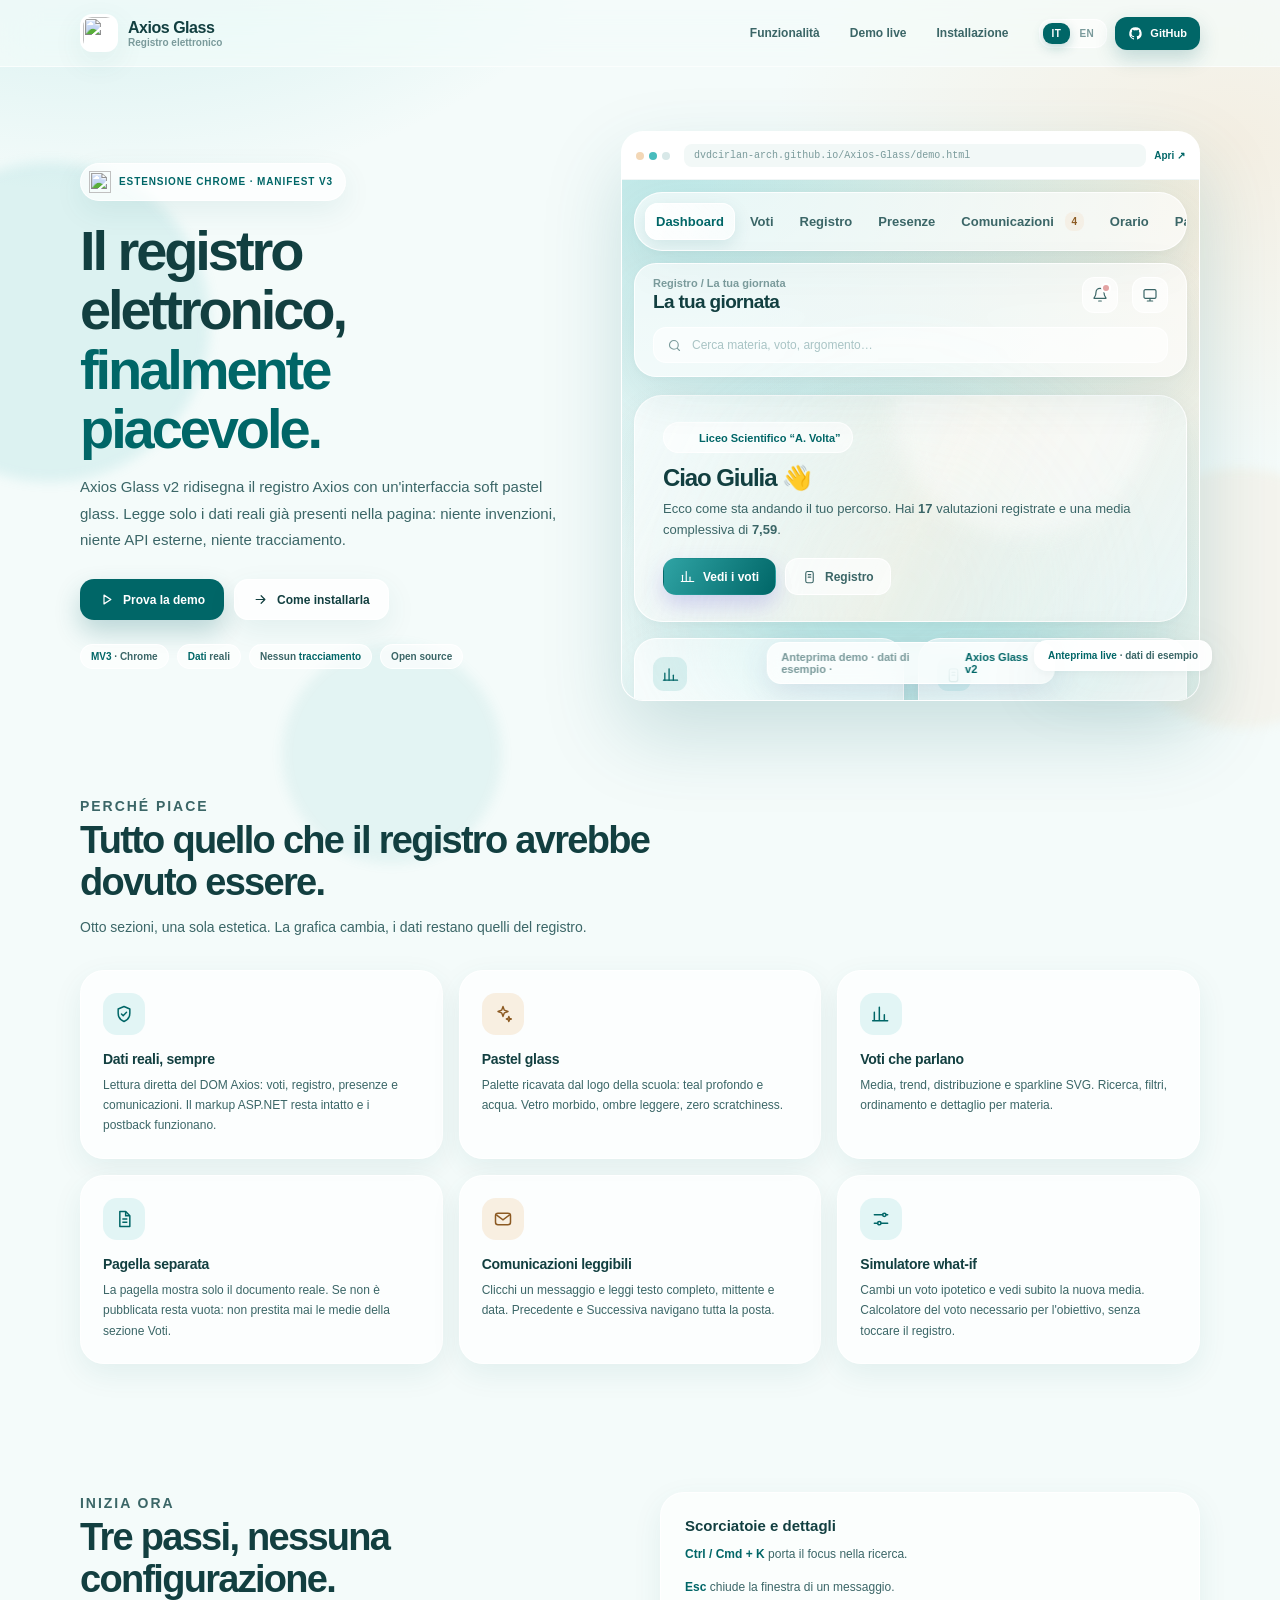
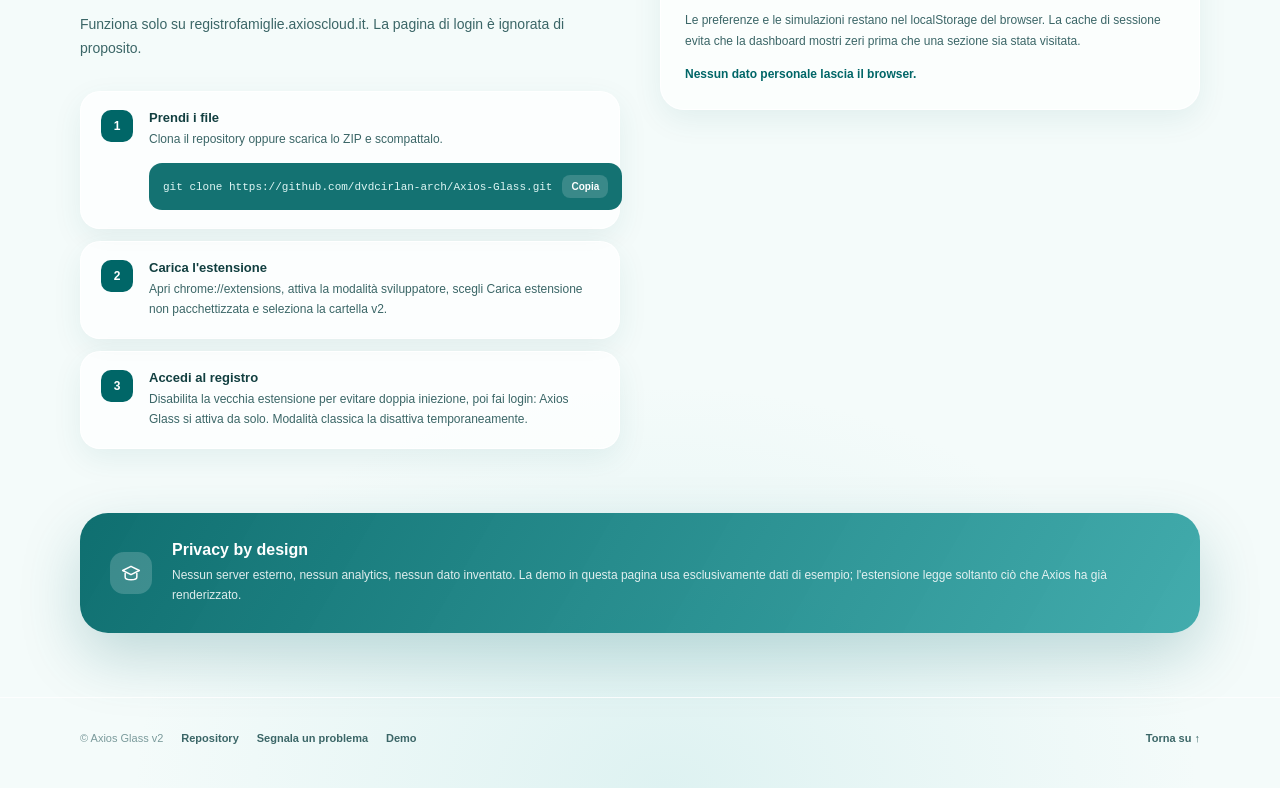
==== docs/index.html @ 079a8486 "Add GitHub Pages landing page" ====
<!doctype html>
<html lang="it">
<head>
  <meta charset="utf-8">
  <meta name="viewport" content="width=device-width, initial-scale=1">
  <title>Axios Glass — Il registro elettronico, finalmente piacevole</title>
  <meta name="description" content="Axios Glass v2 — una nuova interfaccia pastel glass per il registro elettronico Axios. Dati reali, demo live, estensione Chrome Manifest V3. / A soft glass UI for the Axios school registry.">
  <link rel="icon" href="assets/logo2.png">
  <link rel="stylesheet" href="site.css">
  <script src="site.js" defer></script>
</head>
<body class="site">

  <!-- Reusable icons ------------------------------------------------------- -->
  <svg width="0" height="0" style="position:absolute" aria-hidden="true">
    <symbol id="i-github" viewBox="0 0 24 24">
      <path fill="currentColor" d="M12 2a10 10 0 0 0-3.16 19.49c.5.09.68-.22.68-.48v-1.7c-2.78.6-3.37-1.34-3.37-1.34-.45-1.16-1.11-1.47-1.11-1.47-.91-.62.07-.61.07-.61 1 .07 1.53 1.03 1.53 1.03.9 1.53 2.36 1.09 2.94.83.09-.65.35-1.09.64-1.34-2.22-.25-4.56-1.11-4.56-4.94 0-1.09.39-1.98 1.03-2.68-.1-.25-.45-1.27.1-2.64 0 0 .84-.27 2.75 1.02A9.6 9.6 0 0 1 12 6.8c.85 0 1.7.11 2.5.34 1.9-1.29 2.74-1.02 2.74-1.02.55 1.37.2 2.39.1 2.64.64.7 1.03 1.59 1.03 2.68 0 3.84-2.34 4.68-4.57 4.93.36.31.68.92.68 1.85v2.74c0 .27.18.58.69.48A10 10 0 0 0 12 2z"/>
    </symbol>
    <symbol id="i-play" viewBox="0 0 24 24">
      <path fill="none" stroke="currentColor" stroke-width="1.9" stroke-linecap="round" stroke-linejoin="round" d="m8 5 11 7-11 7z"/>
    </symbol>
    <symbol id="i-arrow" viewBox="0 0 24 24">
      <path fill="none" stroke="currentColor" stroke-width="1.9" stroke-linecap="round" stroke-linejoin="round" d="M5 12h14m-6-6 6 6-6 6"/>
    </symbol>
    <symbol id="i-shield" viewBox="0 0 24 24">
      <path fill="none" stroke="currentColor" stroke-width="1.8" stroke-linecap="round" stroke-linejoin="round" d="M12 3 5 6v5c0 4.6 2.9 8.3 7 10 4.1-1.7 7-5.4 7-10V6z"/><path fill="none" stroke="currentColor" stroke-width="1.8" stroke-linecap="round" d="m9 12 2 2 4-4"/>
    </symbol>
    <symbol id="i-chart" viewBox="0 0 24 24">
      <path fill="none" stroke="currentColor" stroke-width="1.8" stroke-linecap="round" d="M4 20V10m6 10V4m6 16v-7m4 7H2"/>
    </symbol>
    <symbol id="i-mail" viewBox="0 0 24 24">
      <rect x="3" y="5" width="18" height="14" rx="3" fill="none" stroke="currentColor" stroke-width="1.8"/><path fill="none" stroke="currentColor" stroke-width="1.8" d="m4 7 8 6 8-6"/>
    </symbol>
    <symbol id="i-doc" viewBox="0 0 24 24">
      <path fill="none" stroke="currentColor" stroke-width="1.8" stroke-linecap="round" stroke-linejoin="round" d="M7 3h7l5 5v13H7z"/><path fill="none" stroke="currentColor" stroke-width="1.8" d="M14 3v5h5M10 12h6m-6 4h6"/>
    </symbol>
    <symbol id="i-sliders" viewBox="0 0 24 24">
      <path fill="none" stroke="currentColor" stroke-width="1.8" stroke-linecap="round" d="M4 7h10m4 0h2M4 17h4m4 0h8"/><circle cx="16" cy="7" r="2" fill="none" stroke="currentColor" stroke-width="1.8"/><circle cx="10" cy="17" r="2" fill="none" stroke="currentColor" stroke-width="1.8"/>
    </symbol>
    <symbol id="i-spark" viewBox="0 0 24 24">
      <path fill="none" stroke="currentColor" stroke-width="1.7" stroke-linejoin="round" d="m12 3 1.6 4.4L18 9l-4.4 1.6L12 15l-1.6-4.4L6 9l4.4-1.6zM19 15l.8 2.2L22 18l-2.2.8L19 21l-.8-2.2L16 18l2.2-.8z"/>
    </symbol>
    <symbol id="i-layers" viewBox="0 0 24 24">
      <path fill="none" stroke="currentColor" stroke-width="1.8" stroke-linejoin="round" d="m2 9 10-5 10 5-10 5zM5 12v5c0 1.7 3.1 3 7 3s7-1.3 7-3v-5"/>
    </symbol>
  </svg>

  <div class="site-orbs"><span class="o1"></span><span class="o2"></span><span class="o3"></span></div>

  <!-- Header --------------------------------------------------------------- -->
  <header class="site-header">
    <div class="site-container site-nav">
      <a class="site-brand" href="#top" aria-label="Axios Glass">
        <img src="assets/logo2.png" alt="">
        <span>Axios Glass<small data-it="Registro elettronico" data-en="School registry">Registro elettronico</small></span>
      </a>

      <nav class="site-links" aria-label="Navigation">
        <a href="#features" data-it="Funzionalità" data-en="Features">Funzionalità</a>
        <a href="#demo" data-it="Demo live" data-en="Live demo">Demo live</a>
        <a href="#install" data-it="Installazione" data-en="Install">Installazione</a>
      </nav>

      <div class="site-actions">
        <div class="lang-switch" role="group" aria-label="Language">
          <button type="button" data-lang="it" aria-pressed="true">IT</button>
          <button type="button" data-lang="en" aria-pressed="false">EN</button>
        </div>
        <a class="site-gh" href="https://github.com/dvdcirlan-arch/Axios-Glass" target="_blank" rel="noopener">
          <svg class="site-icon"><use href="#i-github"></use></svg>
          <span data-it="GitHub" data-en="GitHub">GitHub</span>
        </a>
      </div>
    </div>
  </header>

  <main id="top">
    <!-- Hero --------------------------------------------------------------- -->
    <section class="hero">
      <div class="site-container hero-grid">
        <div class="hero-copy">
          <span class="hero-eyebrow"><img src="assets/logo1.png" alt=""> <span data-it="Estensione Chrome · Manifest V3" data-en="Chrome extension · Manifest V3">Estensione Chrome · Manifest V3</span></span>
          <h1>
            <span data-it="Il registro elettronico," data-en="The school registry,">Il registro elettronico,</span>
            <em data-it="finalmente piacevole." data-en="finally pleasant.">finalmente piacevole.</em>
          </h1>
          <p class="hero-lead" data-it="Axios Glass v2 ridisegna il registro Axios con un'interfaccia soft pastel glass. Legge solo i dati reali già presenti nella pagina: niente invenzioni, niente API esterne, niente tracciamento." data-en="Axios Glass v2 redesigns the Axios registry with a soft pastel-glass interface. It reads only the real data already on the page: no invented values, no external APIs, no tracking.">Axios Glass v2 ridisegna il registro Axios con un'interfaccia soft pastel glass. Legge solo i dati reali già presenti nella pagina: niente invenzioni, niente API esterne, niente tracciamento.</p>
          <div class="hero-actions">
            <a class="btn btn--primary" href="demo.html">
              <svg><use href="#i-play"></use></svg><span data-it="Prova la demo" data-en="Try the demo">Prova la demo</span>
            </a>
            <a class="btn btn--ghost" href="#install">
              <svg><use href="#i-arrow"></use></svg><span data-it="Come installarla" data-en="How to install">Come installarla</span>
            </a>
          </div>
          <div class="hero-badges">
            <span class="badge"><b>MV3</b> · Chrome</span>
            <span class="badge" data-it="<b>Dati</b> reali" data-en="Real <b>data</b>">Dati reali</span>
            <span class="badge" data-it="Nessun <b>tracciamento</b>" data-en="No <b>tracking</b>">Nessun tracciamento</span>
            <span class="badge">Open source</span>
          </div>
        </div>

        <div class="hero-visual" id="demo">
          <div class="browser">
            <div class="browser-bar">
              <span class="browser-dots"><i></i><i></i><i></i></span>
              <span class="browser-url">dvdcirlan-arch.github.io/Axios-Glass/demo.html</span>
              <a class="browser-open" href="demo.html" target="_blank" rel="noopener" data-it="Apri ↗" data-en="Open ↗">Apri ↗</a>
            </div>
            <iframe src="demo.html" title="Anteprima live di Axios Glass" loading="lazy"></iframe>
          </div>
          <div class="visual-tag"><b data-it="Anteprima live" data-en="Live preview">Anteprima live</b> · <span data-it="dati di esempio" data-en="sample data">dati di esempio</span></div>
        </div>
      </div>
    </section>

    <!-- Features ----------------------------------------------------------- -->
    <section class="section" id="features">
      <div class="site-container">
        <div class="section-head">
          <p class="section-kicker" data-it="Perché piace" data-en="Why you'll like it">Perché piace</p>
          <h2 data-it="Tutto quello che il registro avrebbe dovuto essere." data-en="Everything the registry should have been.">Tutto quello che il registro avrebbe dovuto essere.</h2>
          <p data-it="Otto sezioni, una sola estetica. La grafica cambia, i dati restano quelli del registro." data-en="Eight sections, one consistent look. The graphics change, the data stays yours.">Otto sezioni, una sola estetica. La grafica cambia, i dati restano quelli del registro.</p>
        </div>

        <div class="features">
          <article class="feature">
            <div class="feature-ico"><svg><use href="#i-shield"></use></svg></div>
            <h3 data-it="Dati reali, sempre" data-en="Real data, always">Dati reali, sempre</h3>
            <p data-it="Lettura diretta del DOM Axios: voti, registro, presenze e comunicazioni. Il markup ASP.NET resta intatto e i postback funzionano." data-en="Direct reading of the Axios DOM: grades, register, attendance and messages. The ASP.NET markup stays intact and postbacks keep working.">Lettura diretta del DOM Axios: voti, registro, presenze e comunicazioni. Il markup ASP.NET resta intatto e i postback funzionano.</p>
          </article>
          <article class="feature">
            <div class="feature-ico"><svg><use href="#i-spark"></use></svg></div>
            <h3 data-it="Pastel glass" data-en="Pastel glass">Pastel glass</h3>
            <p data-it="Palette ricavata dal logo della scuola: teal profondo e acqua. Vetro morbido, ombre leggere, zero scratchiness." data-en="Palette taken from the school logo: deep teal and aqua. Soft glass, gentle shadows, no visual noise.">Palette ricavata dal logo della scuola: teal profondo e acqua. Vetro morbido, ombre leggere, zero scratchiness.</p>
          </article>
          <article class="feature">
            <div class="feature-ico"><svg><use href="#i-chart"></use></svg></div>
            <h3 data-it="Voti che parlano" data-en="Grades that speak">Voti che parlano</h3>
            <p data-it="Media, trend, distribuzione e sparkline SVG. Ricerca, filtri, ordinamento e dettaglio per materia." data-en="Average, trend, distribution and SVG sparkline. Search, filters, sorting and per-subject detail.">Media, trend, distribuzione e sparkline SVG. Ricerca, filtri, ordinamento e dettaglio per materia.</p>
          </article>
          <article class="feature">
            <div class="feature-ico"><svg><use href="#i-doc"></use></svg></div>
            <h3 data-it="Pagella separata" data-en="Separate report card">Pagella separata</h3>
            <p data-it="La pagella mostra solo il documento reale. Se non è pubblicata resta vuota: non prestita mai le medie della sezione Voti." data-en="The report card shows only the real document. If unpublished it stays empty: it never borrows averages from Grades.">La pagella mostra solo il documento reale. Se non è pubblicata resta vuota: non prestita mai le medie della sezione Voti.</p>
          </article>
          <article class="feature">
            <div class="feature-ico"><svg><use href="#i-mail"></use></svg></div>
            <h3 data-it="Comunicazioni leggibili" data-en="Readable messages">Comunicazioni leggibili</h3>
            <p data-it="Clicchi un messaggio e leggi testo completo, mittente e data. Precedente e Successiva navigano tutta la posta." data-en="Click a message to read its full text, sender and date. Previous and Next walk through the whole inbox.">Clicchi un messaggio e leggi testo completo, mittente e data. Precedente e Successiva navigano tutta la posta.</p>
          </article>
          <article class="feature">
            <div class="feature-ico"><svg><use href="#i-sliders"></use></svg></div>
            <h3 data-it="Simulatore what-if" data-en="What-if simulator">Simulatore what-if</h3>
            <p data-it="Cambi un voto ipotetico e vedi subito la nuova media. Calcolatore del voto necessario per l'obiettivo, senza toccare il registro." data-en="Change a hypothetical grade and instantly see the new average. Target-grade calculator included, without touching the registry.">Cambi un voto ipotetico e vedi subito la nuova media. Calcolatore del voto necessario per l'obiettivo, senza toccare il registro.</p>
          </article>
        </div>
      </div>
    </section>

    <!-- Install ------------------------------------------------------------ -->
    <section class="section" id="install">
      <div class="site-container install-wrap">
        <div>
          <div class="section-head">
            <p class="section-kicker" data-it="Inizia ora" data-en="Get started">Inizia ora</p>
            <h2 data-it="Tre passi, nessuna configurazione." data-en="Three steps, no configuration.">Tre passi, nessuna configurazione.</h2>
            <p data-it="Funziona solo su registrofamiglie.axioscloud.it. La pagina di login è ignorata di proposito." data-en="It works only on registrofamiglie.axioscloud.it. The login page is intentionally ignored.">Funziona solo su registrofamiglie.axioscloud.it. La pagina di login è ignorata di proposito.</p>
          </div>

          <div class="steps">
            <div class="step">
              <span class="step-num">1</span>
              <div>
                <h3 data-it="Prendi i file" data-en="Get the files">Prendi i file</h3>
                <p data-it="Clona il repository oppure scarica lo ZIP e scompattalo." data-en="Clone the repository or download the ZIP and unzip it.">Clona il repository oppure scarica lo ZIP e scompattalo.</p>
                <div class="terminal"><code>git clone https://github.com/dvdcirlan-arch/Axios-Glass.git</code><button type="button" class="copy-btn" data-copy="git clone https://github.com/dvdcirlan-arch/Axios-Glass.git" data-it-toast="Comando copiato" data-en-toast="Command copied" data-toast="Comando copiato" data-it="Copia" data-en="Copy">Copia</button></div>
              </div>
            </div>
            <div class="step">
              <span class="step-num">2</span>
              <div>
                <h3 data-it="Carica l'estensione" data-en="Load the extension">Carica l'estensione</h3>
                <p data-it="Apri chrome://extensions, attiva la modalità sviluppatore, scegli Carica estensione non pacchettizzata e seleziona la cartella v2." data-en="Open chrome://extensions, enable Developer mode, choose Load unpacked and select the v2 folder.">Apri chrome://extensions, attiva la modalità sviluppatore, scegli Carica estensione non pacchettizzata e seleziona la cartella v2.</p>
              </div>
            </div>
            <div class="step">
              <span class="step-num">3</span>
              <div>
                <h3 data-it="Accedi al registro" data-en="Sign in to the registry">Accedi al registro</h3>
                <p data-it="Disabilita la vecchia estensione per evitare doppia iniezione, poi fai login: Axios Glass si attiva da solo. Modalità classica la disattiva temporaneamente." data-en="Disable the old extension to avoid double injection, then sign in: Axios Glass turns on automatically. Classic mode switches it off temporarily.">Disabilita la vecchia estensione per evitare doppia iniezione, poi fai login: Axios Glass si attiva da solo. Modalità classica la disattiva temporaneamente.</p>
              </div>
            </div>
          </div>
        </div>

        <aside class="note">
          <h3 data-it="Scorciatoie e dettagli" data-en="Shortcuts and details">Scorciatoie e dettagli</h3>
          <p><strong>Ctrl / Cmd + K</strong> <span data-it="porta il focus nella ricerca." data-en="moves focus to search.">porta il focus nella ricerca.</span></p>
          <p><strong>Esc</strong> <span data-it="chiude la finestra di un messaggio." data-en="closes the message window.">chiude la finestra di un messaggio.</span></p>
          <p data-it="Le preferenze e le simulazioni restano nel localStorage del browser. La cache di sessione evita che la dashboard mostri zeri prima che una sezione sia stata visitata." data-en="Preferences and simulations stay in the browser localStorage. A session cache stops the dashboard showing zeros before a section has been visited.">Le preferenze e le simulazioni restano nel localStorage del browser. La cache di sessione evita che la dashboard mostri zeri prima che una sezione sia stata visitata.</p>
          <p><strong data-it="Nessun dato personale lascia il browser." data-en="No personal data leaves the browser.">Nessun dato personale lascia il browser.</strong></p>
        </aside>
      </div>
    </section>

    <!-- Privacy ------------------------------------------------------------ -->
    <section class="section" style="padding-top:0">
      <div class="site-container">
        <div class="privacy">
          <div class="feature-ico"><svg><use href="#i-layers"></use></svg></div>
          <div>
            <h3 data-it="Privacy by design" data-en="Privacy by design">Privacy by design</h3>
            <p data-it="Nessun server esterno, nessun analytics, nessun dato inventato. La demo in questa pagina usa esclusivamente dati di esempio; l'estensione legge soltanto ciò che Axios ha già renderizzato." data-en="No external server, no analytics, no invented data. The demo on this page uses sample data only; the extension reads just what Axios has already rendered.">Nessun server esterno, nessun analytics, nessun dato inventato. La demo in questa pagina usa esclusivamente dati di esempio; l'estensione legge soltanto ciò che Axios ha già renderizzato.</p>
          </div>
        </div>
      </div>
    </section>
  </main>

  <!-- Footer --------------------------------------------------------------- -->
  <footer class="site-footer">
    <div class="site-container footer-inner">
      <span>© Axios Glass v2</span>
      <a href="https://github.com/dvdcirlan-arch/Axios-Glass" target="_blank" rel="noopener" data-it="Repository" data-en="Repository">Repository</a>
      <a href="https://github.com/dvdcirlan-arch/Axios-Glass/issues" target="_blank" rel="noopener" data-it="Segnala un problema" data-en="Report an issue">Segnala un problema</a>
      <a href="demo.html" data-it="Demo" data-en="Demo">Demo</a>
      <span class="footer-spacer"></span>
      <a href="#top" data-it="Torna su ↑" data-en="Back to top ↑">Torna su ↑</a>
    </div>
  </footer>

</body>
</html>
---- docs/site.css ----
/* =========================================================================
   AXIOS GLASS — GitHub Pages landing page
   Same soft pastel-glass language as the extension, scoped to .site-*.
   ========================================================================= */

:root {
  --ink: #123f40;
  --ink-soft: #3b6667;
  --muted: #7a9a9b;
  --teal: #006667;
  --aqua: #48bcbd;
  --peach: #f3d7b6;
  --glass: rgba(255, 255, 255, 0.68);
  --glass-strong: rgba(255, 255, 255, 0.9);
  --stroke: rgba(255, 255, 255, 0.85);
  --shadow: 0 22px 60px rgba(0, 102, 103, 0.11), 0 2px 10px rgba(0, 102, 103, 0.05);
  --shadow-soft: 0 10px 30px rgba(0, 102, 103, 0.08);
  --radius: 24px;
  --font: "Plus Jakarta Sans", "Inter", ui-sans-serif, -apple-system, BlinkMacSystemFont,
    "Segoe UI", Roboto, Helvetica, Arial, sans-serif;
}

*, *::before, *::after { box-sizing: border-box; }
html { scroll-behavior: smooth; }

body.site {
  margin: 0;
  min-height: 100vh;
  font-family: var(--font);
  color: var(--ink);
  background:
    radial-gradient(900px 620px at 8% -8%, rgba(72, 188, 189, 0.28), transparent 62%),
    radial-gradient(760px 540px at 96% 6%, rgba(243, 215, 182, 0.34), transparent 60%),
    radial-gradient(820px 620px at 52% 100%, rgba(143, 210, 211, 0.22), transparent 65%),
    #f4fbfa;
  -webkit-font-smoothing: antialiased;
  overflow-x: hidden;
}

.site-orbs { position: fixed; inset: 0; z-index: -1; pointer-events: none; overflow: hidden; }
.site-orbs span { position: absolute; border-radius: 50%; filter: blur(6px); opacity: 0.5; }
.site-orbs .o1 { width: 320px; height: 320px; top: 18%; left: -110px; background: rgba(72, 188, 189, 0.28); }
.site-orbs .o2 { width: 260px; height: 260px; top: 52%; right: -90px; background: rgba(243, 215, 182, 0.36); }
.site-orbs .o3 { width: 220px; height: 220px; bottom: 4%; left: 22%; background: rgba(47, 163, 164, 0.16); }

a { color: inherit; text-decoration: none; }
button { font: inherit; }
code { font-family: "SFMono-Regular", Consolas, "Liberation Mono", monospace; }

.site-container { width: min(1120px, calc(100% - 40px)); margin: 0 auto; }

/* Header ------------------------------------------------------------------ */
.site-header {
  position: sticky; top: 0; z-index: 50;
  padding: 14px 0;
  background: rgba(244, 251, 250, 0.72);
  -webkit-backdrop-filter: saturate(150%) blur(18px);
  backdrop-filter: saturate(150%) blur(18px);
  border-bottom: 1px solid rgba(255, 255, 255, 0.7);
}
.site-nav { display: flex; align-items: center; gap: 18px; }
.site-brand { display: flex; align-items: center; gap: 10px; font-weight: 800; letter-spacing: -0.03em; }
.site-brand img { width: 38px; height: 38px; border-radius: 12px; object-fit: contain; background: white; padding: 3px; box-shadow: var(--shadow-soft); }
.site-brand span { font-size: 16px; }
.site-brand small { display: block; font-size: 10px; font-weight: 650; color: var(--muted); letter-spacing: 0; }

.site-links { display: flex; gap: 6px; margin-left: auto; }
.site-links a {
  padding: 8px 12px; border-radius: 12px; font-size: 12px; font-weight: 700; color: var(--ink-soft);
  transition: background 0.18s ease, color 0.18s ease;
}
.site-links a:hover { background: rgba(255, 255, 255, 0.75); color: var(--teal); }

.site-actions { display: flex; align-items: center; gap: 8px; }
.lang-switch { display: inline-flex; padding: 3px; border-radius: 12px; background: rgba(255, 255, 255, 0.62); border: 1px solid rgba(255, 255, 255, 0.9); }
.lang-switch button {
  border: 0; background: transparent; color: var(--muted); cursor: pointer;
  padding: 5px 9px; border-radius: 9px; font-size: 10px; font-weight: 800; letter-spacing: 0.05em;
}
.lang-switch button.is-active { background: var(--teal); color: white; box-shadow: 0 4px 12px rgba(0, 102, 103, 0.24); }

.site-gh {
  display: inline-flex; align-items: center; gap: 7px; padding: 9px 13px; border-radius: 12px;
  background: var(--teal); color: white; font-size: 11px; font-weight: 750;
  box-shadow: 0 8px 20px rgba(0, 102, 103, 0.22); transition: transform 0.18s ease;
}
.site-gh:hover { transform: translateY(-1px); }
.site-gh svg, .site-icon { width: 15px; height: 15px; flex: 0 0 auto; }

/* Hero -------------------------------------------------------------------- */
.hero { padding: 64px 0 30px; }
.hero-grid { display: grid; grid-template-columns: 0.92fr 1.08fr; gap: 48px; align-items: center; }
.hero-eyebrow {
  display: inline-flex; align-items: center; gap: 8px; padding: 7px 12px 7px 8px; border-radius: 999px;
  background: rgba(255, 255, 255, 0.72); border: 1px solid var(--stroke); box-shadow: var(--shadow-soft);
  font-size: 10px; font-weight: 800; letter-spacing: 0.09em; text-transform: uppercase; color: var(--teal);
}
.hero-eyebrow img { width: 22px; height: 22px; object-fit: contain; }
.hero h1 {
  margin: 20px 0 16px; font-size: clamp(34px, 4.6vw, 56px); line-height: 1.06;
  letter-spacing: -0.055em; font-weight: 820;
}
.hero h1 em { font-style: normal; color: var(--teal); }
.hero-lead { margin: 0; max-width: 520px; font-size: 15px; line-height: 1.75; color: var(--ink-soft); }
.hero-actions { display: flex; flex-wrap: wrap; gap: 10px; margin-top: 26px; }
.btn {
  display: inline-flex; align-items: center; justify-content: center; gap: 9px;
  padding: 12px 18px; border-radius: 14px; font-size: 12px; font-weight: 780;
  border: 1px solid transparent; cursor: pointer; transition: transform 0.18s ease, box-shadow 0.18s ease;
}
.btn:hover { transform: translateY(-2px); }
.btn svg { width: 15px; height: 15px; }
.btn--primary { background: var(--teal); color: white; box-shadow: 0 12px 26px rgba(0, 102, 103, 0.24); }
.btn--ghost { background: rgba(255, 255, 255, 0.78); color: var(--ink); border-color: var(--stroke); box-shadow: var(--shadow-soft); }
.hero-badges { display: flex; flex-wrap: wrap; gap: 8px; margin-top: 24px; }
.badge {
  padding: 6px 10px; border-radius: 999px; font-size: 10px; font-weight: 750; color: var(--ink-soft);
  background: rgba(255, 255, 255, 0.66); border: 1px solid rgba(255, 255, 255, 0.9);
}
.badge b { color: var(--teal); }

/* Browser mockup ---------------------------------------------------------- */
.hero-visual { position: relative; }
.browser {
  border-radius: 22px; overflow: hidden; background: white; border: 1px solid var(--stroke);
  box-shadow: 0 34px 80px rgba(0, 102, 103, 0.18);
}
.browser-bar {
  display: flex; align-items: center; gap: 8px; padding: 12px 14px;
  background: rgba(255, 255, 255, 0.86); border-bottom: 1px solid rgba(0, 102, 103, 0.06);
}
.browser-dots { display: flex; gap: 5px; }
.browser-dots i { width: 8px; height: 8px; border-radius: 50%; background: #d8e8e8; }
.browser-dots i:first-child { background: var(--peach); }
.browser-dots i:nth-child(2) { background: var(--aqua); }
.browser-url {
  margin-left: 6px; flex: 1; padding: 6px 10px; border-radius: 8px; background: #f2f8f7;
  font-family: "SFMono-Regular", Consolas, monospace; font-size: 10px; color: var(--muted);
  white-space: nowrap; overflow: hidden; text-overflow: ellipsis;
}
.browser-open { font-size: 10px; font-weight: 750; color: var(--teal); }
.browser iframe { display: block; width: 100%; height: 520px; border: 0; background: #f4fbfa; }
.visual-tag {
  position: absolute; right: -12px; bottom: 30px; padding: 9px 13px; border-radius: 13px;
  background: rgba(255, 255, 255, 0.92); border: 1px solid white; box-shadow: var(--shadow);
  font-size: 10px; font-weight: 780; color: var(--ink-soft);
}
.visual-tag b { color: var(--teal); }

/* Sections ---------------------------------------------------------------- */
.section { padding: 64px 0; }
.section-head { max-width: 620px; margin-bottom: 30px; }
.section-kicker { margin: 0 0 10px; font-size: 10px; font-weight: 850; letter-spacing: 0.14em; text-transform: uppercase; color: var(--teal); }
.section-head h2 { margin: 0 0 12px; font-size: clamp(26px, 3vw, 38px); letter-spacing: -0.045em; line-height: 1.12; }
.section-head p { margin: 0; font-size: 14px; line-height: 1.7; color: var(--ink-soft); }

.features { display: grid; grid-template-columns: repeat(3, 1fr); gap: 16px; }
.feature {
  padding: 22px; border-radius: var(--radius); background: var(--glass); border: 1px solid var(--stroke);
  box-shadow: var(--shadow-soft); transition: transform 0.2s ease, box-shadow 0.2s ease;
}
.feature:hover { transform: translateY(-4px); box-shadow: var(--shadow); }
.feature-ico {
  width: 42px; height: 42px; display: grid; place-items: center; border-radius: 14px;
  background: rgba(72, 188, 189, 0.14); color: var(--teal); margin-bottom: 16px;
}
.feature-ico svg { width: 20px; height: 20px; }
.feature:nth-child(3n + 2) .feature-ico { background: rgba(243, 215, 182, 0.4); color: #8c5a22; }
.feature h3 { margin: 0 0 8px; font-size: 14px; letter-spacing: -0.02em; }
.feature p { margin: 0; font-size: 12px; line-height: 1.7; color: var(--ink-soft); }

.install-wrap { display: grid; grid-template-columns: 1fr 1fr; gap: 40px; align-items: start; }
.steps { display: grid; gap: 12px; }
.step {
  display: flex; gap: 16px; padding: 18px 20px; border-radius: 20px;
  background: var(--glass); border: 1px solid var(--stroke); box-shadow: var(--shadow-soft);
}
.step-num {
  flex: 0 0 32px; height: 32px; display: grid; place-items: center; border-radius: 10px;
  background: var(--teal); color: white; font-size: 12px; font-weight: 850;
}
.step h3 { margin: 0 0 5px; font-size: 13px; }
.step p { margin: 0; font-size: 12px; line-height: 1.65; color: var(--ink-soft); }
.terminal {
  margin-top: 14px; padding: 12px 14px; border-radius: 13px; background: rgba(0, 102, 103, 0.92); color: #dff6f5;
  display: flex; align-items: center; gap: 10px; font-size: 11px;
}
.terminal code { flex: 1; overflow-x: auto; white-space: nowrap; }
.copy-btn {
  border: 0; border-radius: 8px; padding: 6px 9px; cursor: pointer;
  background: rgba(255, 255, 255, 0.16); color: white; font-size: 10px; font-weight: 750;
}
.note {
  border-radius: var(--radius); padding: 24px; background: rgba(255, 255, 255, 0.62);
  border: 1px solid var(--stroke); box-shadow: var(--shadow-soft);
}
.note h3 { margin: 0 0 10px; font-size: 15px; }
.note p { margin: 0 0 12px; font-size: 12px; line-height: 1.75; color: var(--ink-soft); }
.note p:last-child { margin-bottom: 0; }
.note strong { color: var(--teal); }

.privacy {
  border-radius: 28px; padding: 28px 30px; display: flex; gap: 20px; align-items: center;
  background: linear-gradient(120deg, rgba(0, 102, 103, 0.94), rgba(47, 163, 164, 0.9));
  color: white; box-shadow: 0 24px 60px rgba(0, 102, 103, 0.22);
}
.privacy .feature-ico { background: rgba(255, 255, 255, 0.18); color: white; margin: 0; flex: 0 0 auto; }
.privacy h3 { margin: 0 0 6px; font-size: 16px; }
.privacy p { margin: 0; font-size: 12px; line-height: 1.7; color: rgba(255, 255, 255, 0.86); }

/* Footer ------------------------------------------------------------------ */
.site-footer { padding: 34px 0 44px; border-top: 1px solid rgba(255, 255, 255, 0.8); }
.footer-inner { display: flex; align-items: center; gap: 18px; flex-wrap: wrap; font-size: 11px; color: var(--muted); }
.footer-inner a { font-weight: 700; color: var(--ink-soft); }
.footer-inner a:hover { color: var(--teal); }
.footer-spacer { flex: 1; }

.site-toast {
  position: fixed; left: 50%; bottom: 24px; transform: translateX(-50%); z-index: 100;
  padding: 10px 16px; border-radius: 12px; background: rgba(0, 102, 103, 0.94); color: white;
  font-size: 11px; font-weight: 750; box-shadow: var(--shadow);
}

/* Responsive -------------------------------------------------------------- */
@media (max-width: 920px) {
  .hero-grid, .install-wrap { grid-template-columns: 1fr; gap: 34px; }
  .features { grid-template-columns: repeat(2, 1fr); }
  .visual-tag { right: 12px; }
}
@media (max-width: 640px) {
  .site-links { display: none; }
  .site-container { width: min(100% - 28px, 1120px); }
  .hero { padding-top: 40px; }
  .features { grid-template-columns: 1fr; }
  .browser iframe { height: 440px; }
  .privacy { align-items: flex-start; }
  .hero-actions .btn { width: 100%; }
}
@media (prefers-reduced-motion: reduce) {
  html { scroll-behavior: auto; }
  *, *::before, *::after { transition-duration: 0.01ms !important; animation-duration: 0.01ms !important; }
}
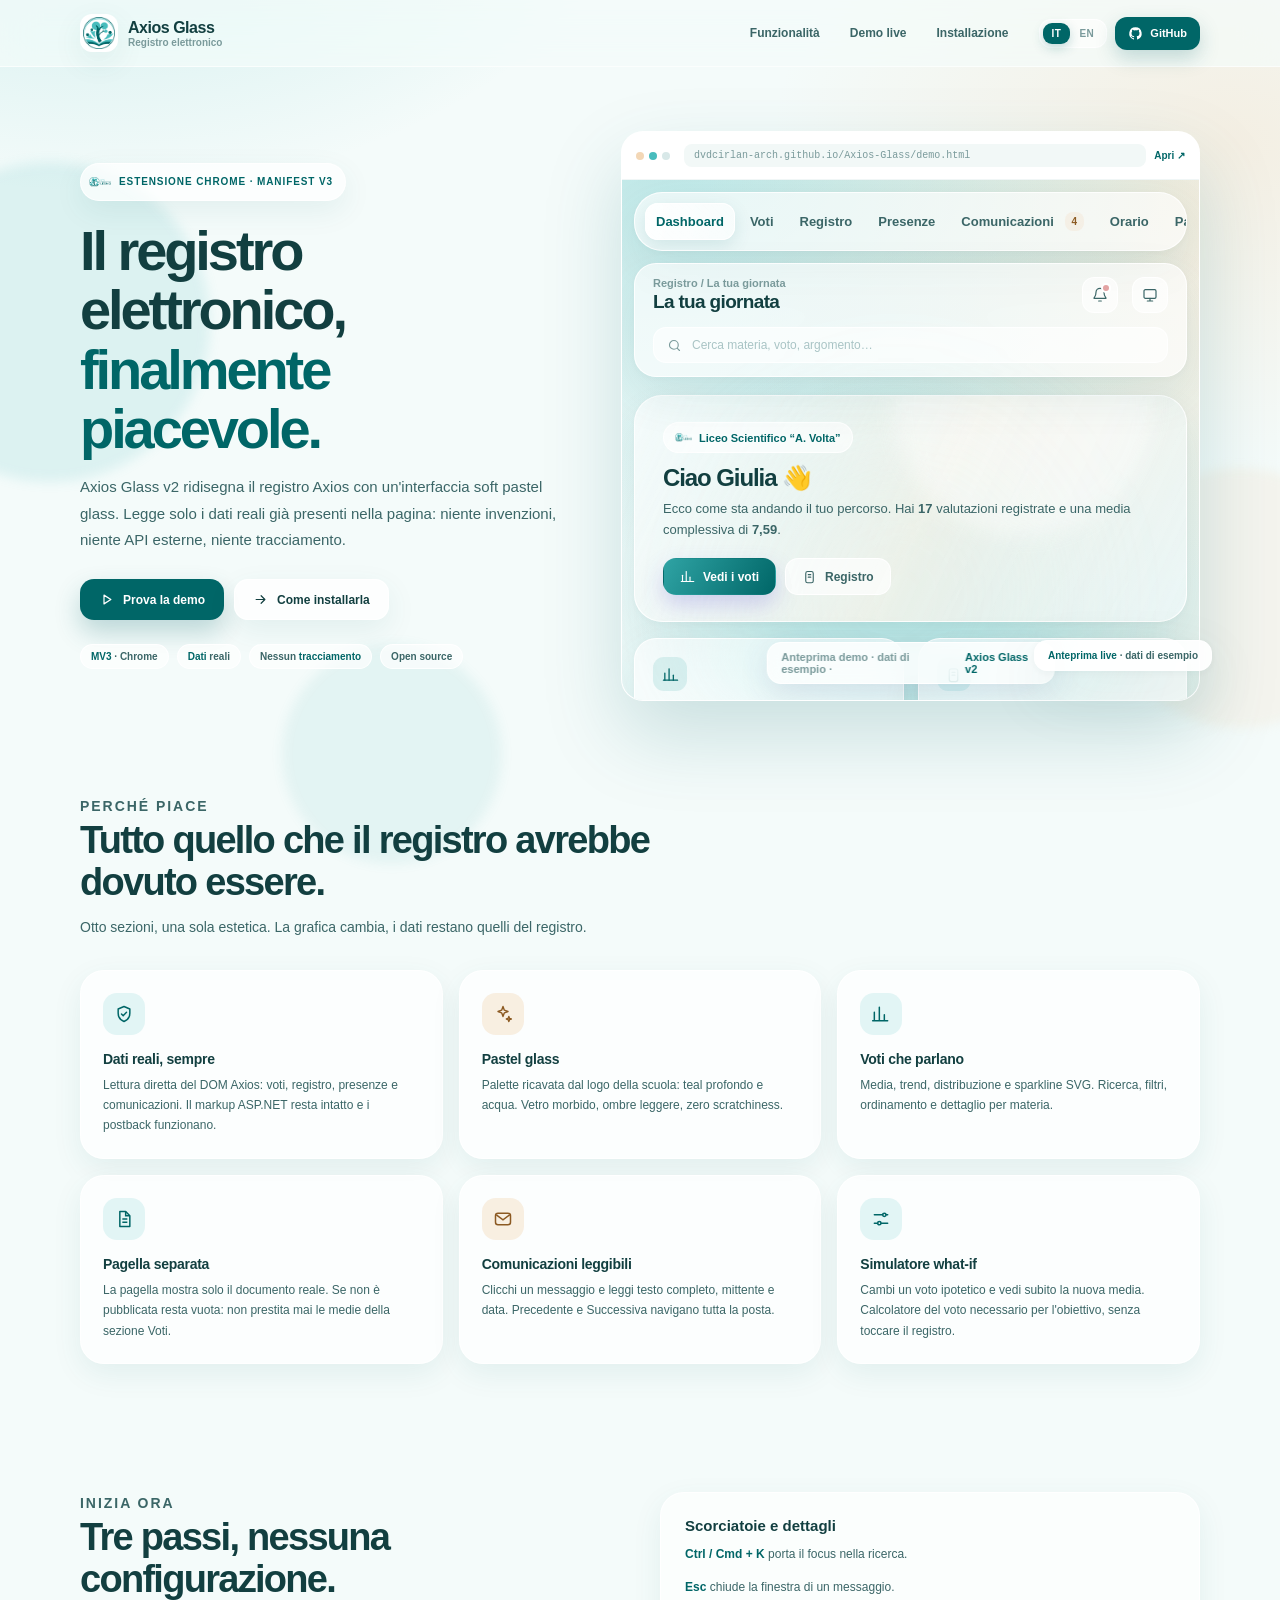
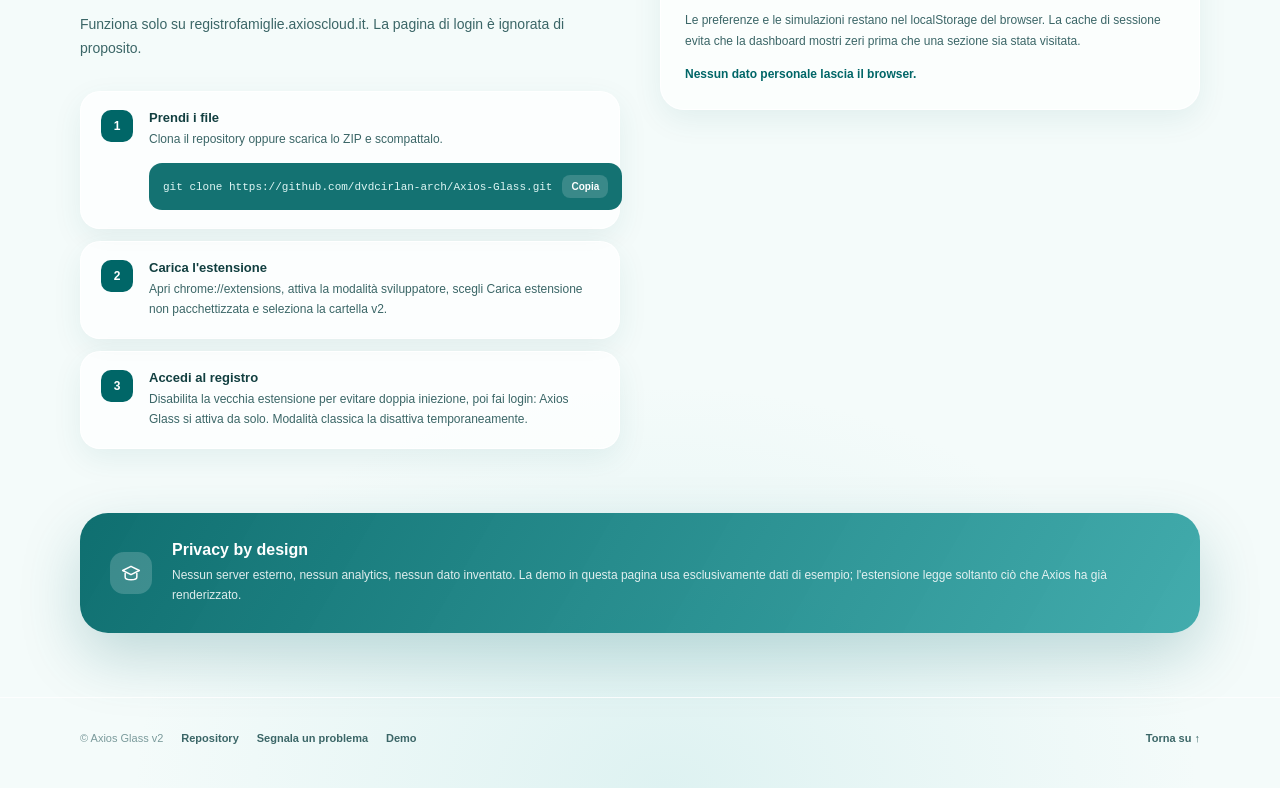
==== commit d6d9f707: "Enable immediate live demo loading" ====
--- a/docs/index.html
+++ b/docs/index.html
@@ -108,7 +108,7 @@
               <span class="browser-url">dvdcirlan-arch.github.io/Axios-Glass/demo.html</span>
               <a class="browser-open" href="demo.html" target="_blank" rel="noopener" data-it="Apri ↗" data-en="Open ↗">Apri ↗</a>
             </div>
-            <iframe src="demo.html" title="Anteprima live di Axios Glass" loading="lazy"></iframe>
+            <iframe src="demo.html" title="Anteprima live di Axios Glass"></iframe>
           </div>
           <div class="visual-tag"><b data-it="Anteprima live" data-en="Live preview">Anteprima live</b> · <span data-it="dati di esempio" data-en="sample data">dati di esempio</span></div>
         </div>
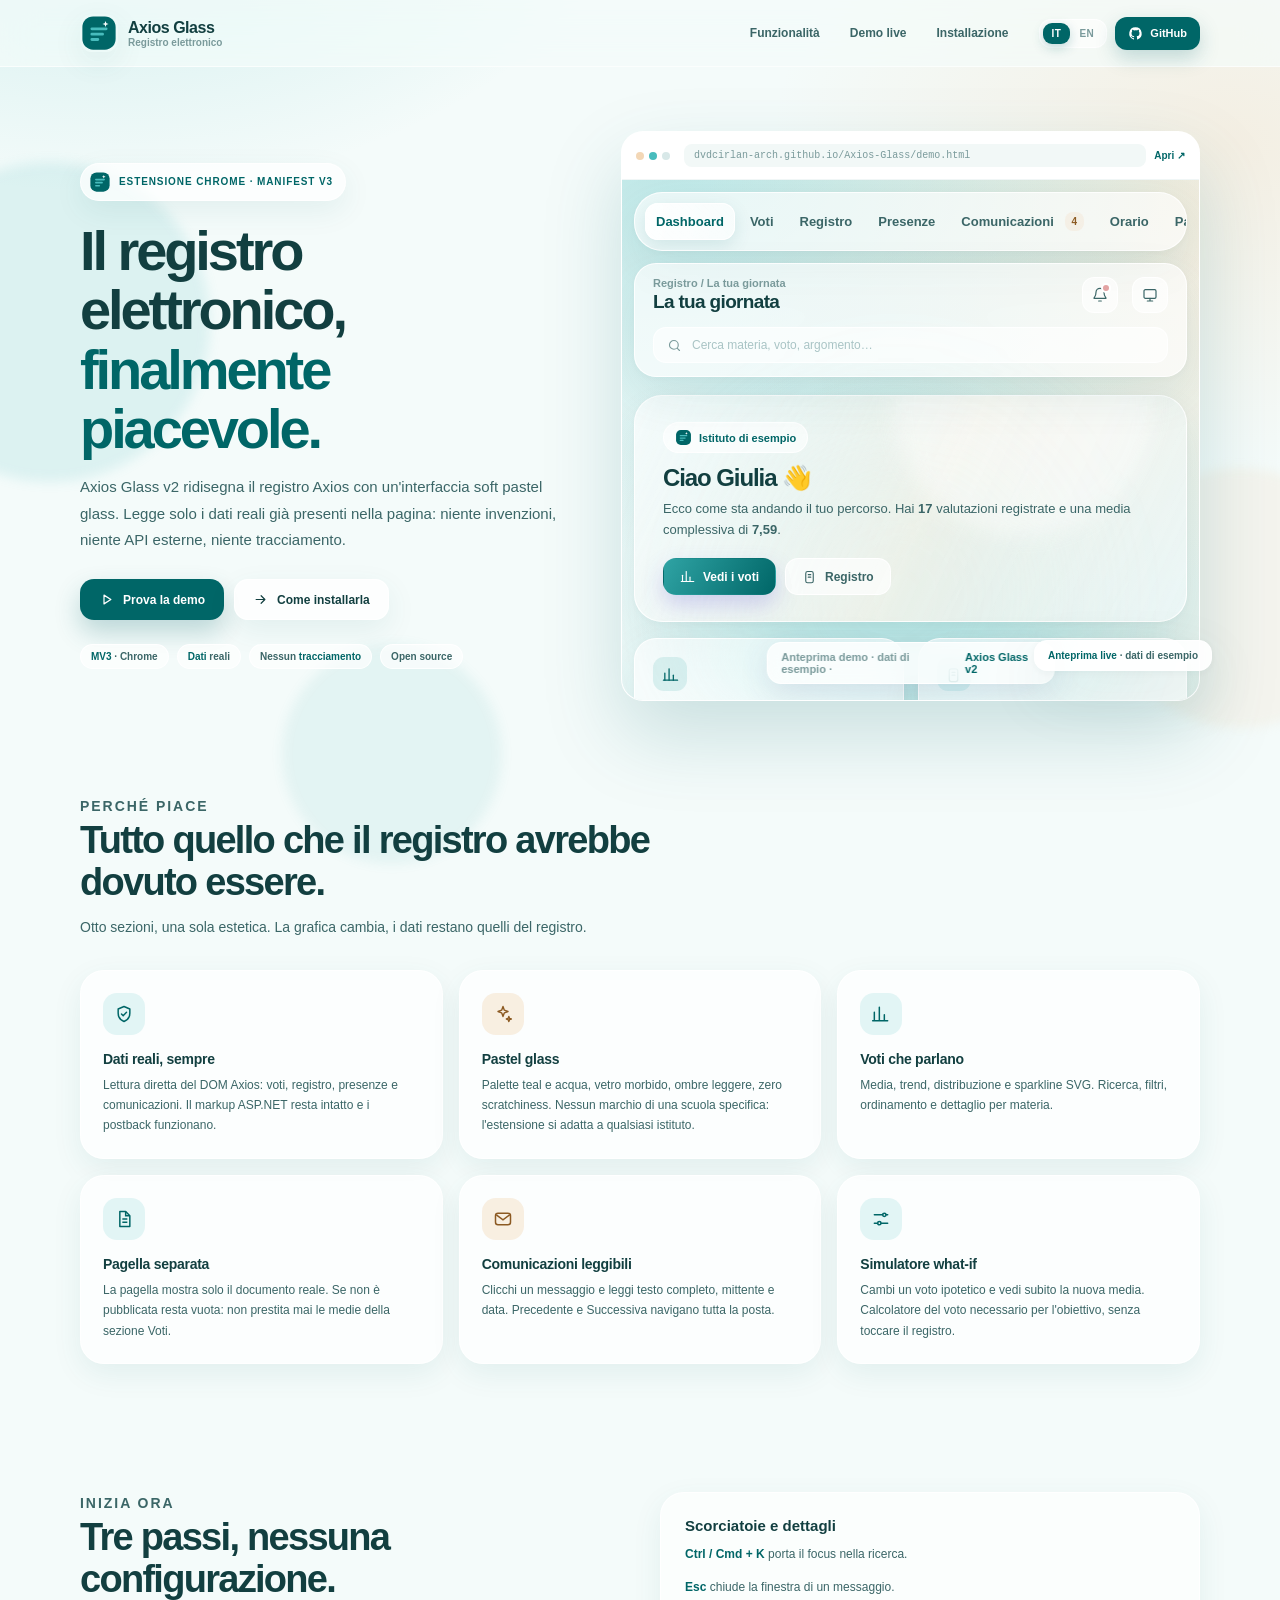
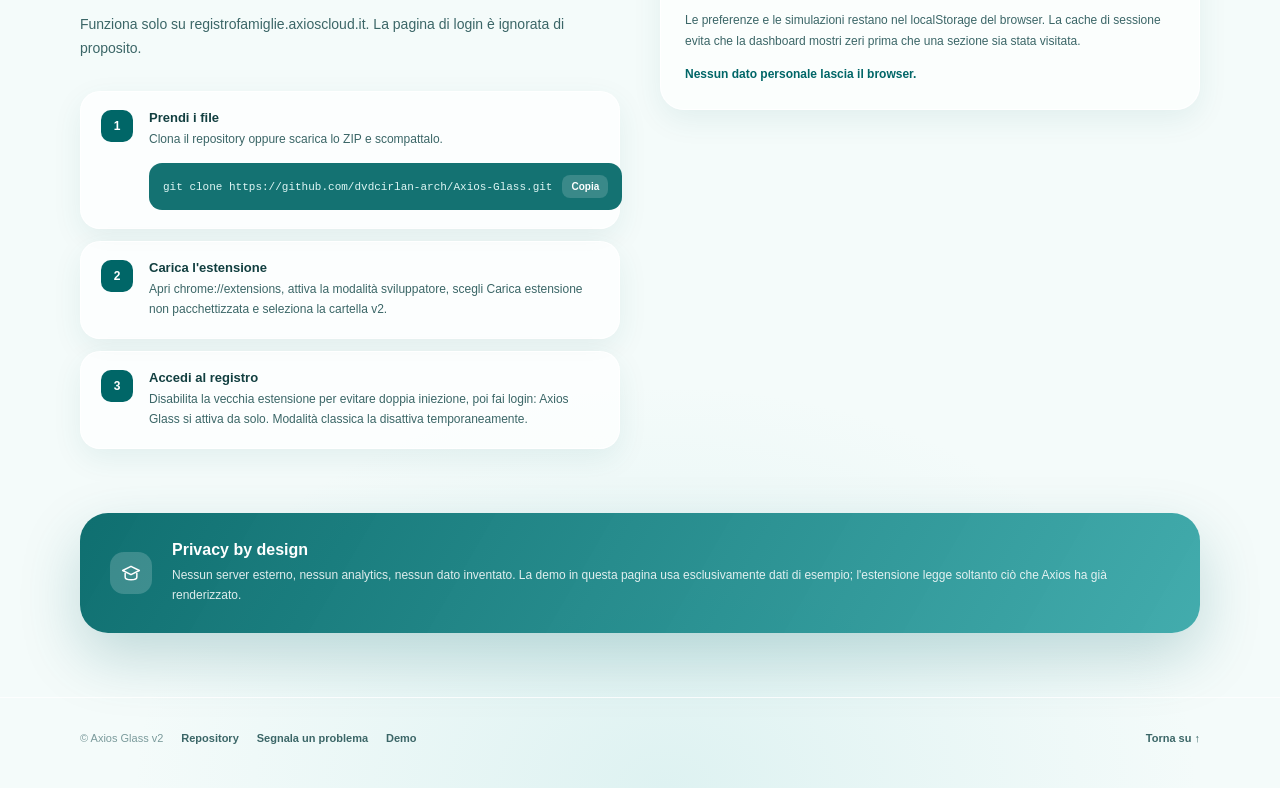
==== commit c12f7d48: "Remove school branding from landing page" ====
--- a/docs/index.html
+++ b/docs/index.html
@@ -5,7 +5,7 @@
   <meta name="viewport" content="width=device-width, initial-scale=1">
   <title>Axios Glass — Il registro elettronico, finalmente piacevole</title>
   <meta name="description" content="Axios Glass v2 — una nuova interfaccia pastel glass per il registro elettronico Axios. Dati reali, demo live, estensione Chrome Manifest V3. / A soft glass UI for the Axios school registry.">
-  <link rel="icon" href="assets/logo2.png">
+  <link rel="icon" href="data:image/svg+xml,%3Csvg xmlns='http://www.w3.org/2000/svg' viewBox='0 0 32 32'%3E%3Crect width='32' height='32' rx='9' fill='%23006667'/%3E%3Cpath d='M10 12.5h12M10 17h9M10 21.5h5' stroke='%2348BCBD' stroke-width='2.4' stroke-linecap='round'/%3E%3C/svg%3E">
   <link rel="stylesheet" href="site.css">
   <script src="site.js" defer></script>
 </head>
@@ -13,6 +13,11 @@
 
   <!-- Reusable icons ------------------------------------------------------- -->
   <svg width="0" height="0" style="position:absolute" aria-hidden="true">
+    <symbol id="i-mark" viewBox="0 0 32 32">
+      <rect x="2" y="2" width="28" height="28" rx="9" fill="#006667"/>
+      <path d="M10 12.5h12M10 17h9M10 21.5h5" stroke="#48BCBD" stroke-width="2.4" stroke-linecap="round"/>
+      <path d="m21.5 5.8.7 1.9 1.9.7-1.9.7-.7 1.9-.7-1.9-1.9-.7 1.9-.7z" fill="#fff"/>
+    </symbol>
     <symbol id="i-github" viewBox="0 0 24 24">
       <path fill="currentColor" d="M12 2a10 10 0 0 0-3.16 19.49c.5.09.68-.22.68-.48v-1.7c-2.78.6-3.37-1.34-3.37-1.34-.45-1.16-1.11-1.47-1.11-1.47-.91-.62.07-.61.07-.61 1 .07 1.53 1.03 1.53 1.03.9 1.53 2.36 1.09 2.94.83.09-.65.35-1.09.64-1.34-2.22-.25-4.56-1.11-4.56-4.94 0-1.09.39-1.98 1.03-2.68-.1-.25-.45-1.27.1-2.64 0 0 .84-.27 2.75 1.02A9.6 9.6 0 0 1 12 6.8c.85 0 1.7.11 2.5.34 1.9-1.29 2.74-1.02 2.74-1.02.55 1.37.2 2.39.1 2.64.64.7 1.03 1.59 1.03 2.68 0 3.84-2.34 4.68-4.57 4.93.36.31.68.92.68 1.85v2.74c0 .27.18.58.69.48A10 10 0 0 0 12 2z"/>
     </symbol>
@@ -51,7 +56,7 @@
   <header class="site-header">
     <div class="site-container site-nav">
       <a class="site-brand" href="#top" aria-label="Axios Glass">
-        <img src="assets/logo2.png" alt="">
+        <svg class="site-mark"><use href="#i-mark"></use></svg>
         <span>Axios Glass<small data-it="Registro elettronico" data-en="School registry">Registro elettronico</small></span>
       </a>
 
@@ -79,7 +84,7 @@
     <section class="hero">
       <div class="site-container hero-grid">
         <div class="hero-copy">
-          <span class="hero-eyebrow"><img src="assets/logo1.png" alt=""> <span data-it="Estensione Chrome · Manifest V3" data-en="Chrome extension · Manifest V3">Estensione Chrome · Manifest V3</span></span>
+          <span class="hero-eyebrow"><svg class="hero-mark"><use href="#i-mark"></use></svg> <span data-it="Estensione Chrome · Manifest V3" data-en="Chrome extension · Manifest V3">Estensione Chrome · Manifest V3</span></span>
           <h1>
             <span data-it="Il registro elettronico," data-en="The school registry,">Il registro elettronico,</span>
             <em data-it="finalmente piacevole." data-en="finally pleasant.">finalmente piacevole.</em>
@@ -133,7 +138,7 @@
           <article class="feature">
             <div class="feature-ico"><svg><use href="#i-spark"></use></svg></div>
             <h3 data-it="Pastel glass" data-en="Pastel glass">Pastel glass</h3>
-            <p data-it="Palette ricavata dal logo della scuola: teal profondo e acqua. Vetro morbido, ombre leggere, zero scratchiness." data-en="Palette taken from the school logo: deep teal and aqua. Soft glass, gentle shadows, no visual noise.">Palette ricavata dal logo della scuola: teal profondo e acqua. Vetro morbido, ombre leggere, zero scratchiness.</p>
+            <p data-it="Palette teal e acqua, vetro morbido, ombre leggere, zero scratchiness. Nessun marchio di una scuola specifica: l'estensione si adatta a qualsiasi istituto." data-en="Teal and aqua palette, soft glass, gentle shadows, no visual noise. No specific school branding: the extension works for any institute.">Palette teal e acqua, vetro morbido, ombre leggere, zero scratchiness. Nessun marchio di una scuola specifica: l'estensione si adatta a qualsiasi istituto.</p>
           </article>
           <article class="feature">
             <div class="feature-ico"><svg><use href="#i-chart"></use></svg></div>
--- a/docs/site.css
+++ b/docs/site.css
@@ -60,7 +60,7 @@
 }
 .site-nav { display: flex; align-items: center; gap: 18px; }
 .site-brand { display: flex; align-items: center; gap: 10px; font-weight: 800; letter-spacing: -0.03em; }
-.site-brand img { width: 38px; height: 38px; border-radius: 12px; object-fit: contain; background: white; padding: 3px; box-shadow: var(--shadow-soft); }
+.site-brand .site-mark { width: 38px; height: 38px; border-radius: 12px; display: block; box-shadow: var(--shadow-soft); }
 .site-brand span { font-size: 16px; }
 .site-brand small { display: block; font-size: 10px; font-weight: 650; color: var(--muted); letter-spacing: 0; }
 
@@ -95,7 +95,7 @@
   background: rgba(255, 255, 255, 0.72); border: 1px solid var(--stroke); box-shadow: var(--shadow-soft);
   font-size: 10px; font-weight: 800; letter-spacing: 0.09em; text-transform: uppercase; color: var(--teal);
 }
-.hero-eyebrow img { width: 22px; height: 22px; object-fit: contain; }
+.hero-eyebrow .hero-mark { width: 22px; height: 22px; display: block; flex: none; }
 .hero h1 {
   margin: 20px 0 16px; font-size: clamp(34px, 4.6vw, 56px); line-height: 1.06;
   letter-spacing: -0.055em; font-weight: 820;
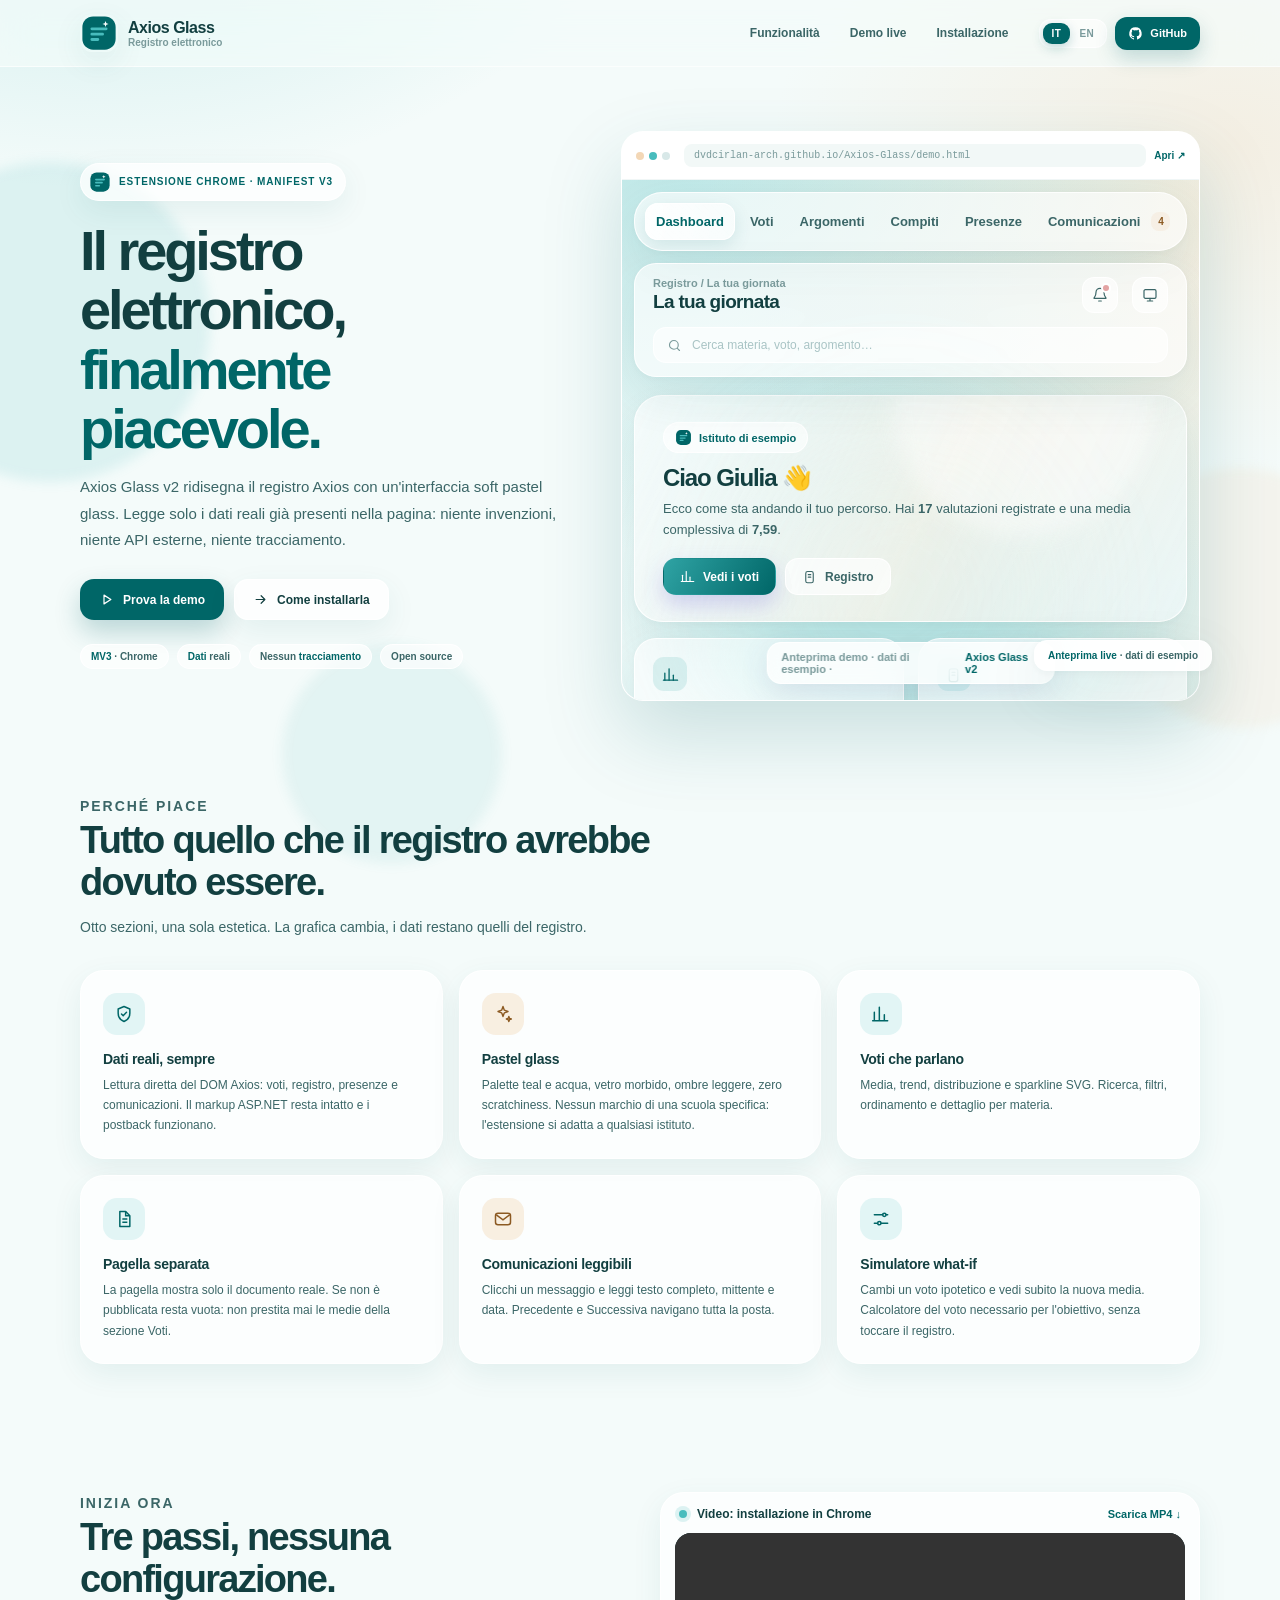
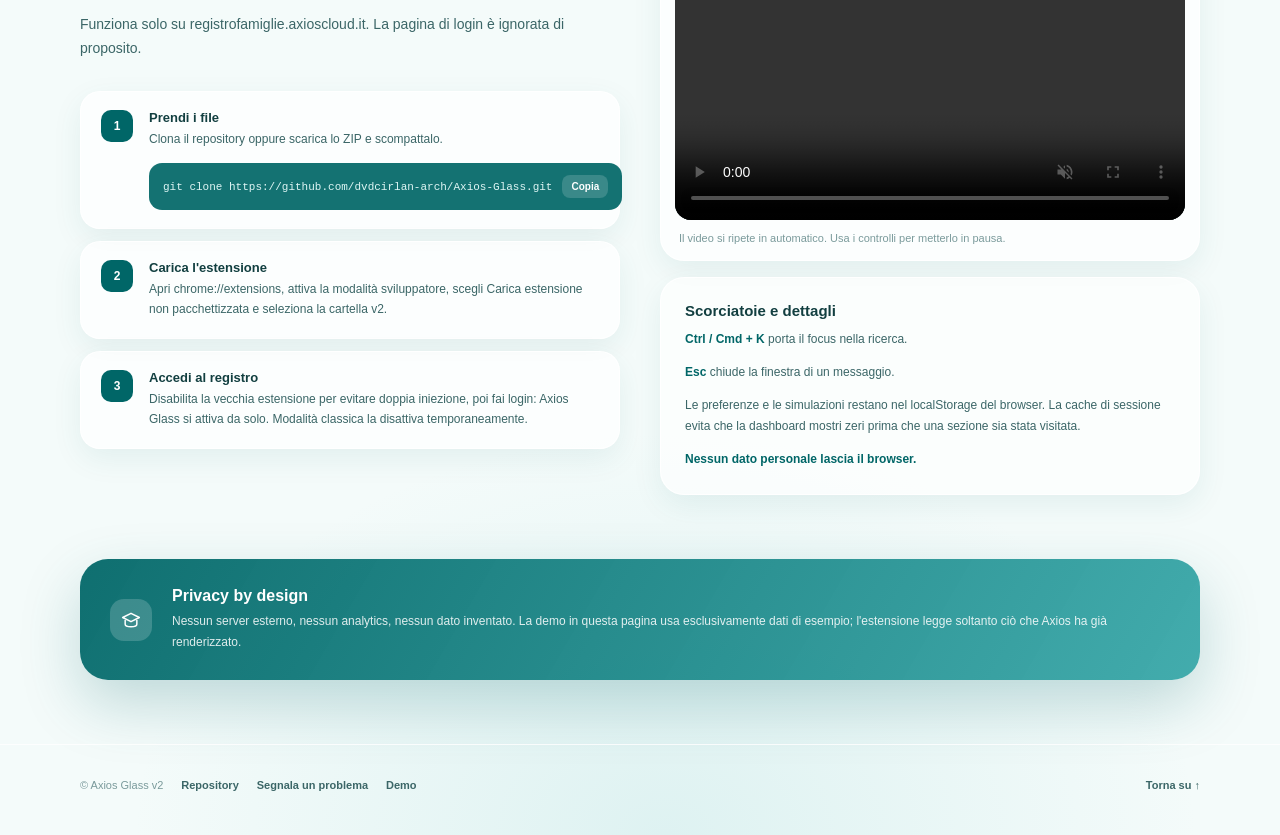
==== commit 4f6e4357: "Add looping Chrome install demo video" ====
--- a/docs/index.html
+++ b/docs/index.html
@@ -200,12 +200,24 @@
           </div>
         </div>
 
-        <aside class="note">
-          <h3 data-it="Scorciatoie e dettagli" data-en="Shortcuts and details">Scorciatoie e dettagli</h3>
-          <p><strong>Ctrl / Cmd + K</strong> <span data-it="porta il focus nella ricerca." data-en="moves focus to search.">porta il focus nella ricerca.</span></p>
-          <p><strong>Esc</strong> <span data-it="chiude la finestra di un messaggio." data-en="closes the message window.">chiude la finestra di un messaggio.</span></p>
-          <p data-it="Le preferenze e le simulazioni restano nel localStorage del browser. La cache di sessione evita che la dashboard mostri zeri prima che una sezione sia stata visitata." data-en="Preferences and simulations stay in the browser localStorage. A session cache stops the dashboard showing zeros before a section has been visited.">Le preferenze e le simulazioni restano nel localStorage del browser. La cache di sessione evita che la dashboard mostri zeri prima che una sezione sia stata visitata.</p>
-          <p><strong data-it="Nessun dato personale lascia il browser." data-en="No personal data leaves the browser.">Nessun dato personale lascia il browser.</strong></p>
+        <aside class="install-side">
+          <div class="video-card">
+            <div class="video-head">
+              <span class="video-live" aria-hidden="true"></span>
+              <strong data-it="Video: installazione in Chrome" data-en="Video: Chrome installation">Video: installazione in Chrome</strong>
+              <a href="assets/chrome-install.mp4" target="_blank" rel="noopener" download data-it="Scarica MP4 ↓" data-en="Download MP4 ↓">Scarica MP4 ↓</a>
+            </div>
+            <video class="install-video" src="assets/chrome-install.mp4" autoplay muted loop playsinline controls preload="metadata" aria-label="Axios Glass Chrome installation demo"></video>
+            <p class="video-cap" data-it="Il video si ripete in automatico. Usa i controlli per metterlo in pausa." data-en="The video loops automatically. Use the controls to pause it.">Il video si ripete in automatico. Usa i controlli per metterlo in pausa.</p>
+          </div>
+
+          <div class="note">
+            <h3 data-it="Scorciatoie e dettagli" data-en="Shortcuts and details">Scorciatoie e dettagli</h3>
+            <p><strong>Ctrl / Cmd + K</strong> <span data-it="porta il focus nella ricerca." data-en="moves focus to search.">porta il focus nella ricerca.</span></p>
+            <p><strong>Esc</strong> <span data-it="chiude la finestra di un messaggio." data-en="closes the message window.">chiude la finestra di un messaggio.</span></p>
+            <p data-it="Le preferenze e le simulazioni restano nel localStorage del browser. La cache di sessione evita che la dashboard mostri zeri prima che una sezione sia stata visitata." data-en="Preferences and simulations stay in the browser localStorage. A session cache stops the dashboard showing zeros before a section has been visited.">Le preferenze e le simulazioni restano nel localStorage del browser. La cache di sessione evita che la dashboard mostri zeri prima che una sezione sia stata visitata.</p>
+            <p><strong data-it="Nessun dato personale lascia il browser." data-en="No personal data leaves the browser.">Nessun dato personale lascia il browser.</strong></p>
+          </div>
         </aside>
       </div>
     </section>
--- a/docs/site.css
+++ b/docs/site.css
@@ -190,6 +190,24 @@
   border: 0; border-radius: 8px; padding: 6px 9px; cursor: pointer;
   background: rgba(255, 255, 255, 0.16); color: white; font-size: 10px; font-weight: 750;
 }
+.install-side { display: grid; gap: 16px; }
+.video-card {
+  padding: 14px; border-radius: var(--radius); background: rgba(255, 255, 255, 0.7);
+  border: 1px solid var(--stroke); box-shadow: var(--shadow-soft);
+}
+.video-head { display: flex; align-items: center; gap: 10px; margin: 0 4px 12px; font-size: 12px; }
+.video-head strong { flex: 1; color: var(--ink); }
+.video-head a { color: var(--teal); font-size: 11px; font-weight: 800; text-decoration: none; }
+.video-head a:hover { text-decoration: underline; }
+.video-live {
+  width: 8px; height: 8px; flex: 0 0 8px; border-radius: 50%; background: var(--aqua);
+  box-shadow: 0 0 0 4px rgba(72, 188, 189, 0.18);
+}
+.install-video {
+  display: block; width: 100%; max-height: 420px; border-radius: 16px;
+  background: #062f30; aspect-ratio: 16 / 9; object-fit: contain;
+}
+.video-cap { margin: 10px 4px 0; font-size: 11px; line-height: 1.5; color: var(--muted); }
 .note {
   border-radius: var(--radius); padding: 24px; background: rgba(255, 255, 255, 0.62);
   border: 1px solid var(--stroke); box-shadow: var(--shadow-soft);
